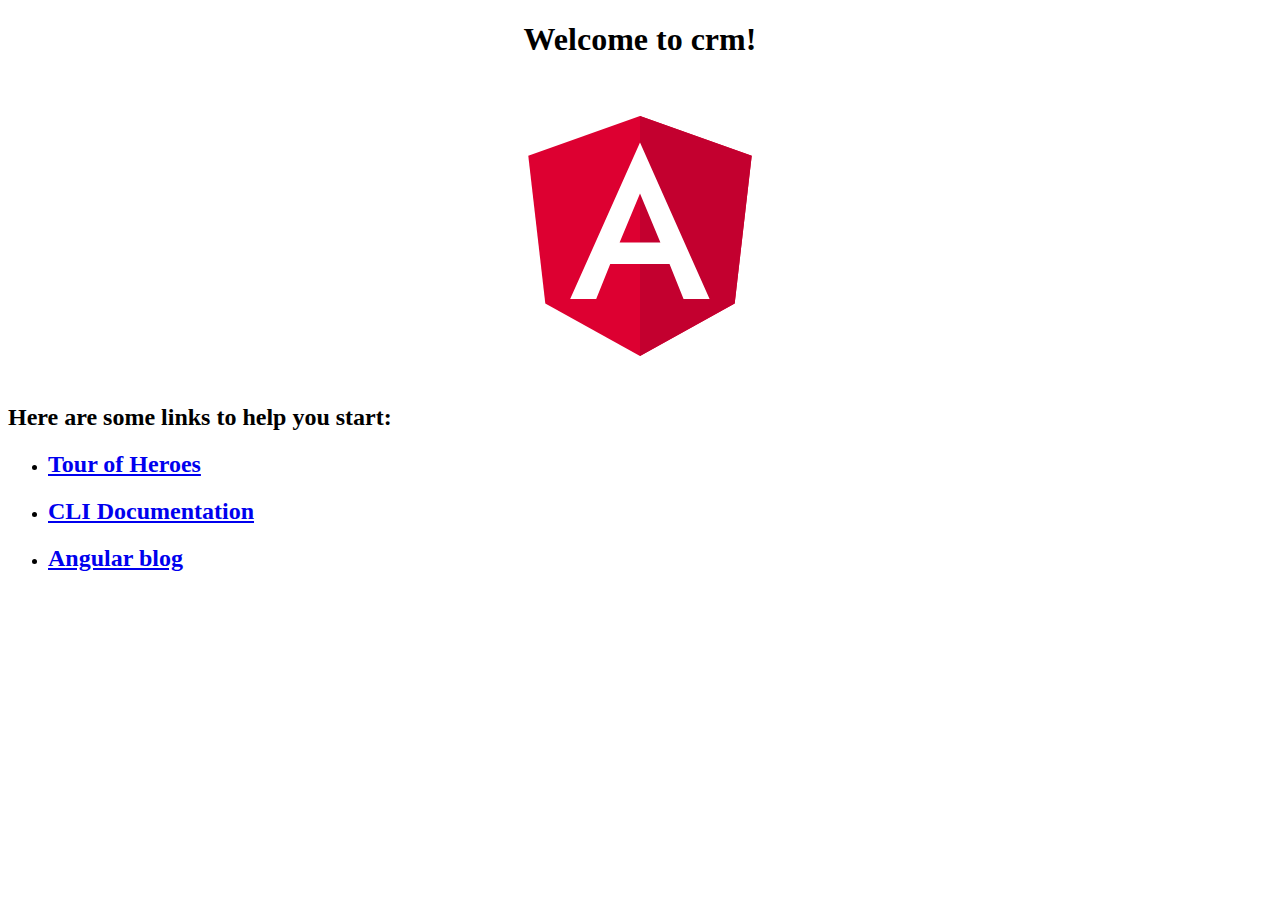
==== index.html @ 69e0678b "Alterando arquivos para teste" ====
<!doctype html>
<html lang="en">
<head>
  <meta charset="utf-8">
  <title>Crm</title>
  <base href="/CRMpwa">
  <meta name="viewport" content="width=device-width, initial-scale=1">
  <link rel="icon" type="image/x-icon" href="favicon.ico">
<link rel="stylesheet" href="styles.3ff695c00d717f2d2a11.css"></head>
<body>
  <app-root></app-root>
<script type="text/javascript" src="runtime.26209474bfa8dc87a77c.js"></script><script type="text/javascript" src="es2015-polyfills.8324bb31dd8aa5f2460c.js" nomodule></script><script type="text/javascript" src="polyfills.8bbb231b43165d65d357.js"></script><script type="text/javascript" src="main.f2352f0830e2883e8f64.js"></script></body>
</html>
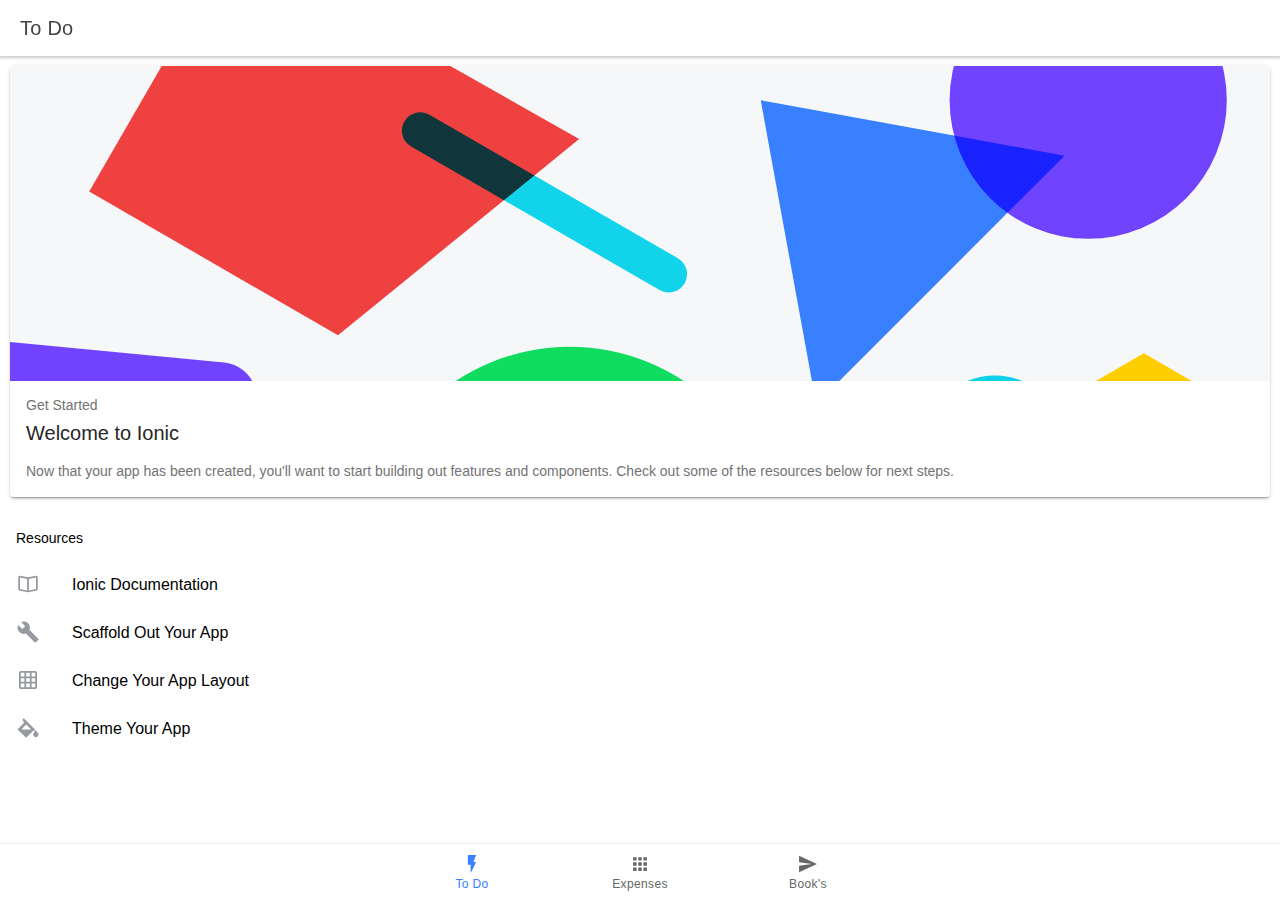
==== commit 834fd0ac: "Deploy pwa ionic test." ====
--- a/index.html
+++ b/index.html
@@ -1,13 +1,30 @@
-<!doctype html>
+<!DOCTYPE html>
 <html lang="en">
+
 <head>
-  <meta charset="utf-8">
-  <title>Crm</title>
-  <base href="/CRMpwa">
-  <meta name="viewport" content="width=device-width, initial-scale=1">
-  <link rel="icon" type="image/x-icon" href="favicon.ico">
-<link rel="stylesheet" href="styles.3ff695c00d717f2d2a11.css"></head>
+  <meta charset="utf-8"/>
+  <title>Ionic App</title>
+
+  <base href="/"/>
+
+  <meta name="viewport" content="viewport-fit=cover, width=device-width, initial-scale=1.0, minimum-scale=1.0, maximum-scale=1.0, user-scalable=no"/>
+  <meta name="format-detection" content="telephone=no"/>
+  <meta name="msapplication-tap-highlight" content="no"/>
+
+  <link rel="icon" type="image/png" href="assets/icon/favicon.png"/>
+
+  <!-- add to homescreen for ios -->
+  <meta name="apple-mobile-web-app-capable" content="yes"/>
+  <meta name="apple-mobile-web-app-status-bar-style" content="black"/>
+  <link rel="manifest" href="manifest.json">
+  <meta name="theme-color" content="#1976d2">
+  <link rel="manifest" href="manifest.json">
+  <meta name="theme-color" content="#1976d2">
+<link rel="stylesheet" href="styles.89760ac21915f99927cd.css"></head>
+
 <body>
   <app-root></app-root>
-<script type="text/javascript" src="runtime.26209474bfa8dc87a77c.js"></script><script type="text/javascript" src="es2015-polyfills.8324bb31dd8aa5f2460c.js" nomodule></script><script type="text/javascript" src="polyfills.8bbb231b43165d65d357.js"></script><script type="text/javascript" src="main.f2352f0830e2883e8f64.js"></script></body>
+  <noscript>Please enable JavaScript to continue using this application.</noscript>
+<script type="text/javascript" src="runtime.ad52ea4d8278c7c680df.js"></script><script type="text/javascript" src="es2015-polyfills.30de7a2f7a97fe51cd0a.js" nomodule></script><script type="text/javascript" src="polyfills.9ccc9e25ed7d36fbe127.js"></script><script type="text/javascript" src="main.4ee1b8cd99063667bd55.js"></script></body>
+
 </html>
--- a/styles.89760ac21915f99927cd.css
+++ b/styles.89760ac21915f99927cd.css
@@ -0,0 +1 @@
+:root{--ion-color-primary:#3880ff;--ion-color-primary-rgb:56,128,255;--ion-color-primary-contrast:#ffffff;--ion-color-primary-contrast-rgb:255,255,255;--ion-color-primary-shade:#3171e0;--ion-color-primary-tint:#4c8dff;--ion-color-secondary:#0cd1e8;--ion-color-secondary-rgb:12,209,232;--ion-color-secondary-contrast:#ffffff;--ion-color-secondary-contrast-rgb:255,255,255;--ion-color-secondary-shade:#0bb8cc;--ion-color-secondary-tint:#24d6ea;--ion-color-tertiary:#7044ff;--ion-color-tertiary-rgb:112,68,255;--ion-color-tertiary-contrast:#ffffff;--ion-color-tertiary-contrast-rgb:255,255,255;--ion-color-tertiary-shade:#633ce0;--ion-color-tertiary-tint:#7e57ff;--ion-color-success:#10dc60;--ion-color-success-rgb:16,220,96;--ion-color-success-contrast:#ffffff;--ion-color-success-contrast-rgb:255,255,255;--ion-color-success-shade:#0ec254;--ion-color-success-tint:#28e070;--ion-color-warning:#ffce00;--ion-color-warning-rgb:255,206,0;--ion-color-warning-contrast:#ffffff;--ion-color-warning-contrast-rgb:255,255,255;--ion-color-warning-shade:#e0b500;--ion-color-warning-tint:#ffd31a;--ion-color-danger:#f04141;--ion-color-danger-rgb:245,61,61;--ion-color-danger-contrast:#ffffff;--ion-color-danger-contrast-rgb:255,255,255;--ion-color-danger-shade:#d33939;--ion-color-danger-tint:#f25454;--ion-color-dark:#222428;--ion-color-dark-rgb:34,34,34;--ion-color-dark-contrast:#ffffff;--ion-color-dark-contrast-rgb:255,255,255;--ion-color-dark-shade:#1e2023;--ion-color-dark-tint:#383a3e;--ion-color-medium:#989aa2;--ion-color-medium-rgb:152,154,162;--ion-color-medium-contrast:#ffffff;--ion-color-medium-contrast-rgb:255,255,255;--ion-color-medium-shade:#86888f;--ion-color-medium-tint:#a2a4ab;--ion-color-light:#f4f5f8;--ion-color-light-rgb:244,244,244;--ion-color-light-contrast:#000000;--ion-color-light-contrast-rgb:0,0,0;--ion-color-light-shade:#d7d8da;--ion-color-light-tint:#f5f6f9}html.ios{--ion-default-font:-apple-system,BlinkMacSystemFont,"Helvetica Neue","Roboto",sans-serif}html.md{--ion-default-font:"Roboto","Helvetica Neue",sans-serif}body.backdrop-no-scroll{overflow:hidden}.ion-color-primary{--ion-color-base:var(--ion-color-primary, #3880ff)!important;--ion-color-base-rgb:var(--ion-color-primary-rgb, 56,128,255)!important;--ion-color-contrast:var(--ion-color-primary-contrast, #fff)!important;--ion-color-contrast-rgb:var(--ion-color-primary-contrast-rgb, 255,255,255)!important;--ion-color-shade:var(--ion-color-primary-shade, #3171e0)!important;--ion-color-tint:var(--ion-color-primary-tint, #4c8dff)!important}.ion-color-secondary{--ion-color-base:var(--ion-color-secondary, #0cd1e8)!important;--ion-color-base-rgb:var(--ion-color-secondary-rgb, 12,209,232)!important;--ion-color-contrast:var(--ion-color-secondary-contrast, #fff)!important;--ion-color-contrast-rgb:var(--ion-color-secondary-contrast-rgb, 255,255,255)!important;--ion-color-shade:var(--ion-color-secondary-shade, #0bb8cc)!important;--ion-color-tint:var(--ion-color-secondary-tint, #24d6ea)!important}.ion-color-tertiary{--ion-color-base:var(--ion-color-tertiary, #7044ff)!important;--ion-color-base-rgb:var(--ion-color-tertiary-rgb, 112,68,255)!important;--ion-color-contrast:var(--ion-color-tertiary-contrast, #fff)!important;--ion-color-contrast-rgb:var(--ion-color-tertiary-contrast-rgb, 255,255,255)!important;--ion-color-shade:var(--ion-color-tertiary-shade, #633ce0)!important;--ion-color-tint:var(--ion-color-tertiary-tint, #7e57ff)!important}.ion-color-success{--ion-color-base:var(--ion-color-success, #10dc60)!important;--ion-color-base-rgb:var(--ion-color-success-rgb, 16,220,96)!important;--ion-color-contrast:var(--ion-color-success-contrast, #fff)!important;--ion-color-contrast-rgb:var(--ion-color-success-contrast-rgb, 255,255,255)!important;--ion-color-shade:var(--ion-color-success-shade, #0ec254)!important;--ion-color-tint:var(--ion-color-success-tint, #28e070)!important}.ion-color-warning{--ion-color-base:var(--ion-color-warning, #ffce00)!important;--ion-color-base-rgb:var(--ion-color-warning-rgb, 255,206,0)!important;--ion-color-contrast:var(--ion-color-warning-contrast, #fff)!important;--ion-color-contrast-rgb:var(--ion-color-warning-contrast-rgb, 255,255,255)!important;--ion-color-shade:var(--ion-color-warning-shade, #e0b500)!important;--ion-color-tint:var(--ion-color-warning-tint, #ffd31a)!important}.ion-color-danger{--ion-color-base:var(--ion-color-danger, #f04141)!important;--ion-color-base-rgb:var(--ion-color-danger-rgb, 240,65,65)!important;--ion-color-contrast:var(--ion-color-danger-contrast, #fff)!important;--ion-color-contrast-rgb:var(--ion-color-danger-contrast-rgb, 255,255,255)!important;--ion-color-shade:var(--ion-color-danger-shade, #d33939)!important;--ion-color-tint:var(--ion-color-danger-tint, #f25454)!important}.ion-color-light{--ion-color-base:var(--ion-color-light, #f4f5f8)!important;--ion-color-base-rgb:var(--ion-color-light-rgb, 244,245,248)!important;--ion-color-contrast:var(--ion-color-light-contrast, #000)!important;--ion-color-contrast-rgb:var(--ion-color-light-contrast-rgb, 0,0,0)!important;--ion-color-shade:var(--ion-color-light-shade, #d7d8da)!important;--ion-color-tint:var(--ion-color-light-tint, #f5f6f9)!important}.ion-color-medium{--ion-color-base:var(--ion-color-medium, #989aa2)!important;--ion-color-base-rgb:var(--ion-color-medium-rgb, 152,154,162)!important;--ion-color-contrast:var(--ion-color-medium-contrast, #fff)!important;--ion-color-contrast-rgb:var(--ion-color-medium-contrast-rgb, 255,255,255)!important;--ion-color-shade:var(--ion-color-medium-shade, #86888f)!important;--ion-color-tint:var(--ion-color-medium-tint, #a2a4ab)!important}.ion-color-dark{--ion-color-base:var(--ion-color-dark, #222428)!important;--ion-color-base-rgb:var(--ion-color-dark-rgb, 34,36,40)!important;--ion-color-contrast:var(--ion-color-dark-contrast, #fff)!important;--ion-color-contrast-rgb:var(--ion-color-dark-contrast-rgb, 255,255,255)!important;--ion-color-shade:var(--ion-color-dark-shade, #1e2023)!important;--ion-color-tint:var(--ion-color-dark-tint, #383a3e)!important}.ion-page{left:0;right:0;top:0;bottom:0;display:flex;position:absolute;flex-direction:column;justify-content:space-between;contain:layout size style;overflow:hidden;z-index:0}.ion-page-hidden,[hidden],ion-action-sheet-controller,ion-alert-controller,ion-loading-controller,ion-menu-controller,ion-modal-controller,ion-nav-controller,ion-picker-controller,ion-popover-controller,ion-route,ion-route-redirect,ion-router,ion-select-option,ion-toast-controller{display:none!important}.ion-page-invisible{opacity:0}html.plt-ios.plt-hybrid,html.plt-ios.plt-pwa{--ion-statusbar-padding:20px}@supports (padding-top:20px){html{--ion-safe-area-top:var(--ion-statusbar-padding)}}@supports (padding-top:constant(safe-area-inset-top)){html{--ion-safe-area-top:constant(safe-area-inset-top);--ion-safe-area-bottom:constant(safe-area-inset-bottom);--ion-safe-area-left:constant(safe-area-inset-left);--ion-safe-area-right:constant(safe-area-inset-right)}}@supports (padding-top:env(safe-area-inset-top)){html{--ion-safe-area-top:env(safe-area-inset-top);--ion-safe-area-bottom:env(safe-area-inset-bottom);--ion-safe-area-left:env(safe-area-inset-left);--ion-safe-area-right:env(safe-area-inset-right)}}audio,canvas,progress,video{vertical-align:baseline}audio:not([controls]){display:none;height:0}b,strong{font-weight:700}img{max-width:100%;border:0}svg:not(:root){overflow:hidden}figure{margin:1em 40px}hr{height:1px;border-width:0;box-sizing:content-box}pre{overflow:auto}code,kbd,pre,samp{font-family:monospace,monospace;font-size:1em}input,label,select,textarea{font-family:inherit;line-height:normal}textarea{overflow:auto;height:auto;font:inherit;color:inherit}textarea::-webkit-input-placeholder{padding-left:2px}textarea::-moz-placeholder{padding-left:2px}textarea:-ms-input-placeholder{padding-left:2px}textarea::-ms-input-placeholder{padding-left:2px}textarea::placeholder{padding-left:2px}form,input,optgroup,select{margin:0;font:inherit;color:inherit}html input[type=button],input[type=reset],input[type=submit]{cursor:pointer;-webkit-appearance:button}.ion-tappable,[tappable],[tappable] div,[tappable] ion-icon,[tappable] ion-label,[tappable] span,a,a div,a ion-icon,a ion-label,a span,button,button div,button ion-icon,button ion-label,button span,input,textarea{touch-action:manipulation}a ion-label,button ion-label{pointer-events:none}button{border:0;border-radius:0;font-family:inherit;font-style:inherit;font-variant:inherit;line-height:1;text-transform:none;cursor:pointer;-webkit-appearance:button}[tappable]{cursor:pointer}a[disabled],button[disabled],html input[disabled]{cursor:default}button::-moz-focus-inner,input::-moz-focus-inner{padding:0;border:0}input[type=checkbox],input[type=radio]{padding:0;box-sizing:border-box}input[type=number]::-webkit-inner-spin-button,input[type=number]::-webkit-outer-spin-button{height:auto}input[type=search]::-webkit-search-cancel-button,input[type=search]::-webkit-search-decoration{-webkit-appearance:none}table{border-collapse:collapse;border-spacing:0}td,th{padding:0}*{box-sizing:border-box;-webkit-tap-highlight-color:transparent;-webkit-tap-highlight-color:transparent;-webkit-touch-callout:none}html{--ion-font-family:var(--ion-default-font);width:100%;height:100%;-webkit-text-size-adjust:100%;-moz-text-size-adjust:100%;-ms-text-size-adjust:100%;text-size-adjust:100%;font-family:var(--ion-font-family)}html.plt-pwa{height:100vh}body{background:var(--ion-background-color);-moz-osx-font-smoothing:grayscale;-webkit-font-smoothing:antialiased;position:fixed;width:100%;max-width:100%;height:100%;max-height:100%;text-rendering:optimizeLegibility;overflow:hidden;touch-action:manipulation;-webkit-user-drag:none;-ms-content-zooming:none;word-wrap:break-word;overscroll-behavior-y:none;-webkit-text-size-adjust:none;-moz-text-size-adjust:none;-ms-text-size-adjust:none;text-size-adjust:none;margin:0;padding:0}a{background-color:transparent;color:var(--ion-color-primary,#3880ff)}h1,h2,h3,h4,h5,h6{margin-top:16px;margin-bottom:10px;font-weight:500;line-height:1.2}h1{margin-top:20px;font-size:26px}h2{margin-top:18px;font-size:24px}h3{font-size:22px}h4{font-size:20px}h5{font-size:18px}h6{font-size:16px}small{font-size:75%}sub,sup{position:relative;font-size:75%;line-height:0;vertical-align:baseline}sup{top:-.5em}sub{bottom:-.25em}.ion-hide,.ion-hide-up{display:none!important}@media (max-width:575px){.ion-hide-down{display:none!important}}@media (max-width:767px){.ion-hide-sm-down{display:none!important}}@media (max-width:991px){.ion-hide-md-down{display:none!important}}@media (max-width:1199px){.ion-hide-lg-down{display:none!important}}.ion-hide-xl-down{display:none!important}.ion-no-padding,[no-padding]{--padding-start:0;--padding-end:0;--padding-top:0;--padding-bottom:0;padding:0}.ion-padding,[padding]{--padding-start:var(--ion-padding, 16px);--padding-end:var(--ion-padding, 16px);--padding-top:var(--ion-padding, 16px);--padding-bottom:var(--ion-padding, 16px);padding-left:var(--ion-padding,16px);padding-right:var(--ion-padding,16px);padding-top:var(--ion-padding,16px);padding-bottom:var(--ion-padding,16px)}@supports ((-webkit-margin-start:0) or (margin-inline-start:0)) or (-webkit-margin-start:0){.ion-padding,[padding]{padding-left:unset;padding-right:unset;-webkit-padding-start:var(--ion-padding,16px);padding-inline-start:var(--ion-padding,16px);-webkit-padding-end:var(--ion-padding,16px);padding-inline-end:var(--ion-padding,16px)}}.ion-padding-top,[padding-top]{--padding-top:var(--ion-padding, 16px);padding-top:var(--ion-padding,16px)}.ion-padding-start,[padding-start]{--padding-start:var(--ion-padding, 16px);padding-left:var(--ion-padding,16px)}.ion-padding-end,[padding-end]{--padding-end:var(--ion-padding, 16px);padding-right:var(--ion-padding,16px)}@supports ((-webkit-margin-start:0) or (margin-inline-start:0)) or (-webkit-margin-start:0){.ion-padding-start,[padding-start]{padding-left:unset;-webkit-padding-start:var(--ion-padding,16px);padding-inline-start:var(--ion-padding,16px)}.ion-padding-end,[padding-end]{padding-right:unset;-webkit-padding-end:var(--ion-padding,16px);padding-inline-end:var(--ion-padding,16px)}}.ion-padding-bottom,[padding-bottom]{--padding-bottom:var(--ion-padding, 16px);padding-bottom:var(--ion-padding,16px)}.ion-padding-vertical,[padding-vertical]{--padding-top:var(--ion-padding, 16px);--padding-bottom:var(--ion-padding, 16px);padding-top:var(--ion-padding,16px);padding-bottom:var(--ion-padding,16px)}.ion-padding-horizontal,[padding-horizontal]{--padding-start:var(--ion-padding, 16px);--padding-end:var(--ion-padding, 16px);padding-left:var(--ion-padding,16px);padding-right:var(--ion-padding,16px)}.ion-no-margin,[no-margin]{--margin-start:0;--margin-end:0;--margin-top:0;--margin-bottom:0;margin:0}.ion-margin,[margin]{--margin-start:var(--ion-margin, 16px);--margin-end:var(--ion-margin, 16px);--margin-top:var(--ion-margin, 16px);--margin-bottom:var(--ion-margin, 16px);margin-left:var(--ion-margin,16px);margin-right:var(--ion-margin,16px);margin-top:var(--ion-margin,16px);margin-bottom:var(--ion-margin,16px)}@supports ((-webkit-margin-start:0) or (margin-inline-start:0)) or (-webkit-margin-start:0){.ion-padding-horizontal,[padding-horizontal]{padding-left:unset;padding-right:unset;-webkit-padding-start:var(--ion-padding,16px);padding-inline-start:var(--ion-padding,16px);-webkit-padding-end:var(--ion-padding,16px);padding-inline-end:var(--ion-padding,16px)}.ion-margin,[margin]{margin-left:unset;margin-right:unset;-webkit-margin-start:var(--ion-margin,16px);margin-inline-start:var(--ion-margin,16px);-webkit-margin-end:var(--ion-margin,16px);margin-inline-end:var(--ion-margin,16px)}}.ion-margin-top,[margin-top]{--margin-top:var(--ion-margin, 16px);margin-top:var(--ion-margin,16px)}.ion-margin-start,[margin-start]{--margin-start:var(--ion-margin, 16px);margin-left:var(--ion-margin,16px)}.ion-margin-end,[margin-end]{--margin-end:var(--ion-margin, 16px);margin-right:var(--ion-margin,16px)}@supports ((-webkit-margin-start:0) or (margin-inline-start:0)) or (-webkit-margin-start:0){.ion-margin-start,[margin-start]{margin-left:unset;-webkit-margin-start:var(--ion-margin,16px);margin-inline-start:var(--ion-margin,16px)}.ion-margin-end,[margin-end]{margin-right:unset;-webkit-margin-end:var(--ion-margin,16px);margin-inline-end:var(--ion-margin,16px)}}.ion-margin-bottom,[margin-bottom]{--margin-bottom:var(--ion-margin, 16px);margin-bottom:var(--ion-margin,16px)}.ion-margin-vertical,[margin-vertical]{--margin-top:var(--ion-margin, 16px);--margin-bottom:var(--ion-margin, 16px);margin-top:var(--ion-margin,16px);margin-bottom:var(--ion-margin,16px)}.ion-margin-horizontal,[margin-horizontal]{--margin-start:var(--ion-margin, 16px);--margin-end:var(--ion-margin, 16px);margin-left:var(--ion-margin,16px);margin-right:var(--ion-margin,16px)}@supports ((-webkit-margin-start:0) or (margin-inline-start:0)) or (-webkit-margin-start:0){.ion-margin-horizontal,[margin-horizontal]{margin-left:unset;margin-right:unset;-webkit-margin-start:var(--ion-margin,16px);margin-inline-start:var(--ion-margin,16px);-webkit-margin-end:var(--ion-margin,16px);margin-inline-end:var(--ion-margin,16px)}}.ion-float-left,[float-left]{float:left!important}.ion-float-right,[float-right]{float:right!important}.ion-float-start,[float-start]{float:left!important}:host-context([dir=rtl]) .ion-float-start,:host-context([dir=rtl]) [float-start],[dir=rtl] .ion-float-start,[dir=rtl] [float-start]{float:right!important}.ion-float-end,[float-end]{float:right!important}:host-context([dir=rtl]) .ion-float-end,:host-context([dir=rtl]) [float-end],[dir=rtl] .ion-float-end,[dir=rtl] [float-end]{float:left!important}.ion-text-center,[text-center]{text-align:center!important}.ion-text-justify,[text-justify]{text-align:justify!important}.ion-text-start,[text-start]{text-align:start!important}.ion-text-end,[text-end]{text-align:end!important}.ion-text-left,[text-left]{text-align:left!important}.ion-text-right,[text-right]{text-align:right!important}.ion-text-nowrap,[text-nowrap]{white-space:nowrap!important}.ion-text-wrap,[text-wrap]{white-space:normal!important}.ion-text-uppercase,[text-uppercase]{text-transform:uppercase!important}.ion-text-lowercase,[text-lowercase]{text-transform:lowercase!important}.ion-text-capitalize,[text-capitalize]{text-transform:capitalize!important}@media (min-width:576px){.ion-hide-sm-up{display:none!important}.ion-float-sm-left,[float-sm-left]{float:left!important}.ion-float-sm-right,[float-sm-right]{float:right!important}.ion-float-sm-start,[float-sm-start]{float:left!important}:host-context([dir=rtl]) .ion-float-sm-start,:host-context([dir=rtl]) [float-sm-start],[dir=rtl] .ion-float-sm-start,[dir=rtl] [float-sm-start]{float:right!important}.ion-float-sm-end,[float-sm-end]{float:right!important}:host-context([dir=rtl]) .ion-float-sm-end,:host-context([dir=rtl]) [float-sm-end],[dir=rtl] .ion-float-sm-end,[dir=rtl] [float-sm-end]{float:left!important}.ion-text-sm-center,[text-sm-center]{text-align:center!important}.ion-text-sm-justify,[text-sm-justify]{text-align:justify!important}.ion-text-sm-start,[text-sm-start]{text-align:start!important}.ion-text-sm-end,[text-sm-end]{text-align:end!important}.ion-text-sm-left,[text-sm-left]{text-align:left!important}.ion-text-sm-right,[text-sm-right]{text-align:right!important}.ion-text-sm-nowrap,[text-sm-nowrap]{white-space:nowrap!important}.ion-text-sm-wrap,[text-sm-wrap]{white-space:normal!important}.ion-text-sm-uppercase,[text-sm-uppercase]{text-transform:uppercase!important}.ion-text-sm-lowercase,[text-sm-lowercase]{text-transform:lowercase!important}.ion-text-sm-capitalize,[text-sm-capitalize]{text-transform:capitalize!important}}@media (min-width:768px){.ion-hide-md-up{display:none!important}.ion-float-md-left,[float-md-left]{float:left!important}.ion-float-md-right,[float-md-right]{float:right!important}.ion-float-md-start,[float-md-start]{float:left!important}:host-context([dir=rtl]) .ion-float-md-start,:host-context([dir=rtl]) [float-md-start],[dir=rtl] .ion-float-md-start,[dir=rtl] [float-md-start]{float:right!important}.ion-float-md-end,[float-md-end]{float:right!important}:host-context([dir=rtl]) .ion-float-md-end,:host-context([dir=rtl]) [float-md-end],[dir=rtl] .ion-float-md-end,[dir=rtl] [float-md-end]{float:left!important}.ion-text-md-center,[text-md-center]{text-align:center!important}.ion-text-md-justify,[text-md-justify]{text-align:justify!important}.ion-text-md-start,[text-md-start]{text-align:start!important}.ion-text-md-end,[text-md-end]{text-align:end!important}.ion-text-md-left,[text-md-left]{text-align:left!important}.ion-text-md-right,[text-md-right]{text-align:right!important}.ion-text-md-nowrap,[text-md-nowrap]{white-space:nowrap!important}.ion-text-md-wrap,[text-md-wrap]{white-space:normal!important}.ion-text-md-uppercase,[text-md-uppercase]{text-transform:uppercase!important}.ion-text-md-lowercase,[text-md-lowercase]{text-transform:lowercase!important}.ion-text-md-capitalize,[text-md-capitalize]{text-transform:capitalize!important}}@media (min-width:992px){.ion-hide-lg-up{display:none!important}.ion-float-lg-left,[float-lg-left]{float:left!important}.ion-float-lg-right,[float-lg-right]{float:right!important}.ion-float-lg-start,[float-lg-start]{float:left!important}:host-context([dir=rtl]) .ion-float-lg-start,:host-context([dir=rtl]) [float-lg-start],[dir=rtl] .ion-float-lg-start,[dir=rtl] [float-lg-start]{float:right!important}.ion-float-lg-end,[float-lg-end]{float:right!important}:host-context([dir=rtl]) .ion-float-lg-end,:host-context([dir=rtl]) [float-lg-end],[dir=rtl] .ion-float-lg-end,[dir=rtl] [float-lg-end]{float:left!important}.ion-text-lg-center,[text-lg-center]{text-align:center!important}.ion-text-lg-justify,[text-lg-justify]{text-align:justify!important}.ion-text-lg-start,[text-lg-start]{text-align:start!important}.ion-text-lg-end,[text-lg-end]{text-align:end!important}.ion-text-lg-left,[text-lg-left]{text-align:left!important}.ion-text-lg-right,[text-lg-right]{text-align:right!important}.ion-text-lg-nowrap,[text-lg-nowrap]{white-space:nowrap!important}.ion-text-lg-wrap,[text-lg-wrap]{white-space:normal!important}.ion-text-lg-uppercase,[text-lg-uppercase]{text-transform:uppercase!important}.ion-text-lg-lowercase,[text-lg-lowercase]{text-transform:lowercase!important}.ion-text-lg-capitalize,[text-lg-capitalize]{text-transform:capitalize!important}}@media (min-width:1200px){.ion-hide-xl-up{display:none!important}.ion-float-xl-left,[float-xl-left]{float:left!important}.ion-float-xl-right,[float-xl-right]{float:right!important}.ion-float-xl-start,[float-xl-start]{float:left!important}:host-context([dir=rtl]) .ion-float-xl-start,:host-context([dir=rtl]) [float-xl-start],[dir=rtl] .ion-float-xl-start,[dir=rtl] [float-xl-start]{float:right!important}.ion-float-xl-end,[float-xl-end]{float:right!important}:host-context([dir=rtl]) .ion-float-xl-end,:host-context([dir=rtl]) [float-xl-end],[dir=rtl] .ion-float-xl-end,[dir=rtl] [float-xl-end]{float:left!important}.ion-text-xl-center,[text-xl-center]{text-align:center!important}.ion-text-xl-justify,[text-xl-justify]{text-align:justify!important}.ion-text-xl-start,[text-xl-start]{text-align:start!important}.ion-text-xl-end,[text-xl-end]{text-align:end!important}.ion-text-xl-left,[text-xl-left]{text-align:left!important}.ion-text-xl-right,[text-xl-right]{text-align:right!important}.ion-text-xl-nowrap,[text-xl-nowrap]{white-space:nowrap!important}.ion-text-xl-wrap,[text-xl-wrap]{white-space:normal!important}.ion-text-xl-uppercase,[text-xl-uppercase]{text-transform:uppercase!important}.ion-text-xl-lowercase,[text-xl-lowercase]{text-transform:lowercase!important}.ion-text-xl-capitalize,[text-xl-capitalize]{text-transform:capitalize!important}}.ion-align-self-start,[align-self-start]{align-self:flex-start!important}.ion-align-self-end,[align-self-end]{align-self:flex-end!important}.ion-align-self-center,[align-self-center]{align-self:center!important}.ion-align-self-stretch,[align-self-stretch]{align-self:stretch!important}.ion-align-self-baseline,[align-self-baseline]{align-self:baseline!important}.ion-align-self-auto,[align-self-auto]{align-self:auto!important}.ion-wrap,[wrap]{flex-wrap:wrap!important}.ion-nowrap,[nowrap]{flex-wrap:nowrap!important}.ion-wrap-reverse,[wrap-reverse]{flex-wrap:wrap-reverse!important}.ion-justify-content-start,[justify-content-start]{justify-content:flex-start!important}.ion-justify-content-center,[justify-content-center]{justify-content:center!important}.ion-justify-content-end,[justify-content-end]{justify-content:flex-end!important}.ion-justify-content-around,[justify-content-around]{justify-content:space-around!important}.ion-justify-content-between,[justify-content-between]{justify-content:space-between!important}.ion-justify-content-evenly,[justify-content-evenly]{justify-content:space-evenly!important}.ion-align-items-start,[align-items-start]{align-items:flex-start!important}.ion-align-items-center,[align-items-center]{align-items:center!important}.ion-align-items-end,[align-items-end]{align-items:flex-end!important}.ion-align-items-stretch,[align-items-stretch]{align-items:stretch!important}.ion-align-items-baseline,[align-items-baseline]{align-items:baseline!important}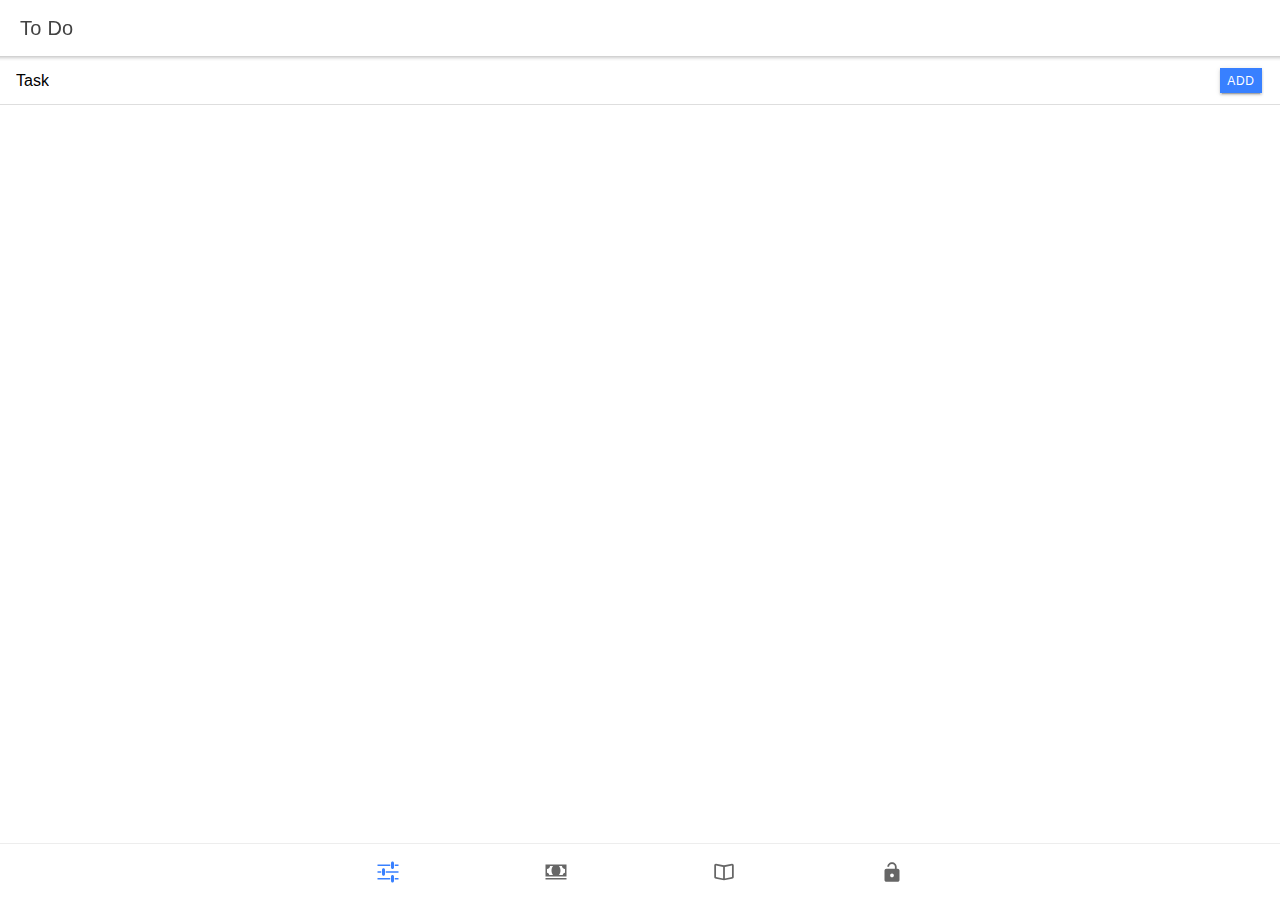
==== commit 9860bb29: "Deploy" ====
--- a/index.html
+++ b/index.html
@@ -25,6 +25,6 @@
 <body>
   <app-root></app-root>
   <noscript>Please enable JavaScript to continue using this application.</noscript>
-<script type="text/javascript" src="runtime.ad52ea4d8278c7c680df.js"></script><script type="text/javascript" src="es2015-polyfills.30de7a2f7a97fe51cd0a.js" nomodule></script><script type="text/javascript" src="polyfills.9ccc9e25ed7d36fbe127.js"></script><script type="text/javascript" src="main.4ee1b8cd99063667bd55.js"></script></body>
+<script type="text/javascript" src="runtime.0d26648de7bc83728716.js"></script><script type="text/javascript" src="es2015-polyfills.30de7a2f7a97fe51cd0a.js" nomodule></script><script type="text/javascript" src="polyfills.9ccc9e25ed7d36fbe127.js"></script><script type="text/javascript" src="main.3db76173a9b376854acc.js"></script></body>
 
 </html>
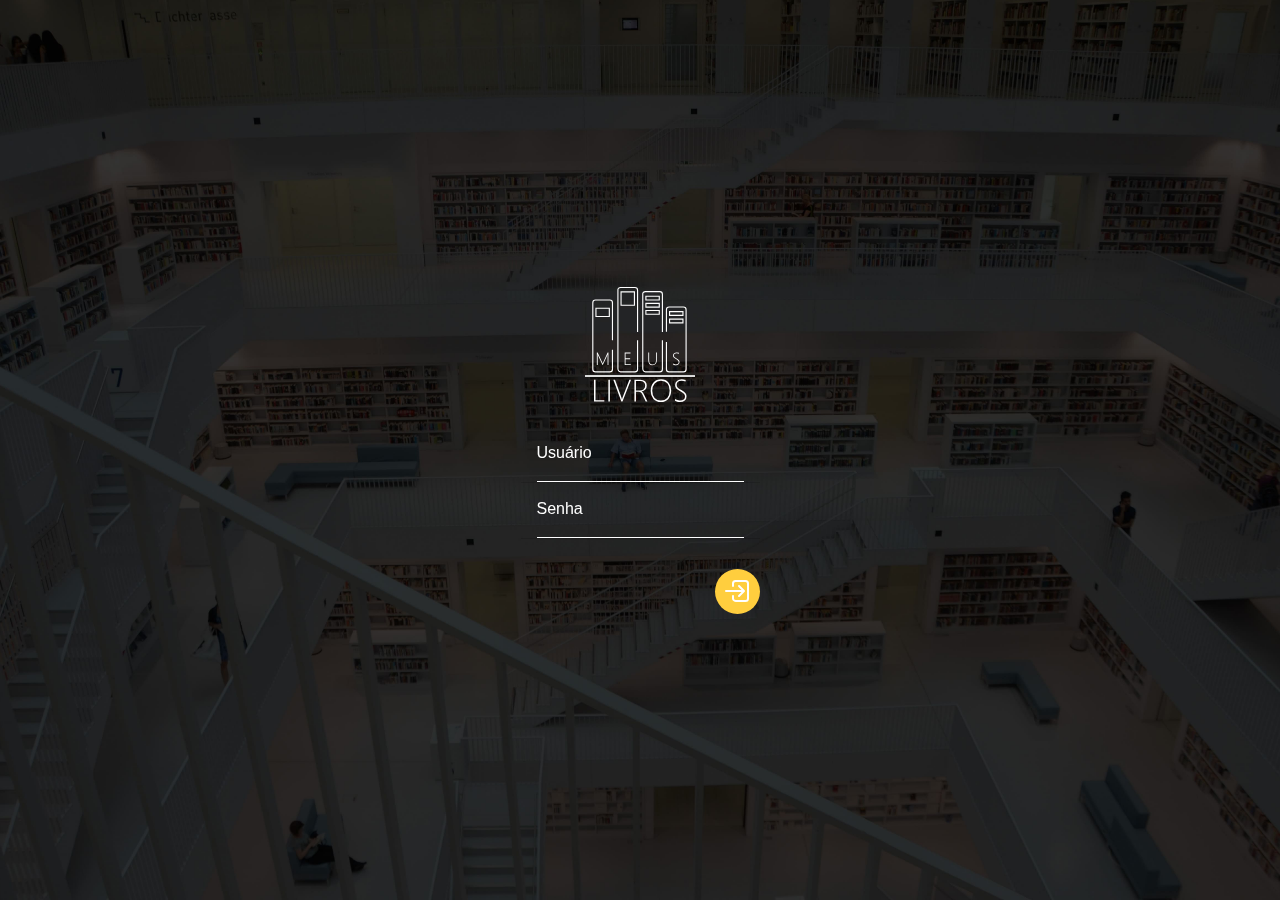
==== commit d588fb28: "Novos arquivos" ====
--- a/index.html
+++ b/index.html
@@ -16,15 +16,13 @@
   <!-- add to homescreen for ios -->
   <meta name="apple-mobile-web-app-capable" content="yes"/>
   <meta name="apple-mobile-web-app-status-bar-style" content="black"/>
-  <link rel="manifest" href="manifest.json">
+  <link rel="manifest" href="manifest.webmanifest">
   <meta name="theme-color" content="#1976d2">
-  <link rel="manifest" href="manifest.json">
-  <meta name="theme-color" content="#1976d2">
-<link rel="stylesheet" href="styles.89760ac21915f99927cd.css"></head>
+<link rel="stylesheet" href="styles.d9baa26c7de3c46d2693.css"></head>
 
 <body>
   <app-root></app-root>
   <noscript>Please enable JavaScript to continue using this application.</noscript>
-<script type="text/javascript" src="runtime.0d26648de7bc83728716.js"></script><script type="text/javascript" src="es2015-polyfills.30de7a2f7a97fe51cd0a.js" nomodule></script><script type="text/javascript" src="polyfills.9ccc9e25ed7d36fbe127.js"></script><script type="text/javascript" src="main.3db76173a9b376854acc.js"></script></body>
+<script src="runtime-es2015.69e53f569ffc308825d6.js" type="module"></script><script src="runtime-es5.69e53f569ffc308825d6.js" nomodule defer></script><script src="polyfills-es5.e4bcf44dde3e7d41a2b0.js" nomodule defer></script><script src="polyfills-es2015.0a12d9fd31bcca967008.js" type="module"></script><script src="main-es2015.9acdfa67c8139dc676ed.js" type="module"></script><script src="main-es5.9acdfa67c8139dc676ed.js" nomodule defer></script></body>
 
 </html>
--- a/styles.d9baa26c7de3c46d2693.css
+++ b/styles.d9baa26c7de3c46d2693.css
@@ -0,0 +1 @@
+:root{--ion-color-primary:#3880ff;--ion-color-primary-rgb:56,128,255;--ion-color-primary-contrast:#ffffff;--ion-color-primary-contrast-rgb:255,255,255;--ion-color-primary-shade:#3171e0;--ion-color-primary-tint:#4c8dff;--ion-color-secondary:#3dc2ff;--ion-color-secondary-rgb:61,194,255;--ion-color-secondary-contrast:#ffffff;--ion-color-secondary-contrast-rgb:255,255,255;--ion-color-secondary-shade:#36abe0;--ion-color-secondary-tint:#50c8ff;--ion-color-tertiary:#5260ff;--ion-color-tertiary-rgb:82,96,255;--ion-color-tertiary-contrast:#ffffff;--ion-color-tertiary-contrast-rgb:255,255,255;--ion-color-tertiary-shade:#4854e0;--ion-color-tertiary-tint:#6370ff;--ion-color-success:#2dd36f;--ion-color-success-rgb:45,211,111;--ion-color-success-contrast:#ffffff;--ion-color-success-contrast-rgb:255,255,255;--ion-color-success-shade:#28ba62;--ion-color-success-tint:#42d77d;--ion-color-warning:#ffc409;--ion-color-warning-rgb:255,196,9;--ion-color-warning-contrast:#000000;--ion-color-warning-contrast-rgb:0,0,0;--ion-color-warning-shade:#e0ac08;--ion-color-warning-tint:#ffca22;--ion-color-danger:#eb445a;--ion-color-danger-rgb:235,68,90;--ion-color-danger-contrast:#ffffff;--ion-color-danger-contrast-rgb:255,255,255;--ion-color-danger-shade:#cf3c4f;--ion-color-danger-tint:#ed576b;--ion-color-dark:#222428;--ion-color-dark-rgb:34,36,40;--ion-color-dark-contrast:#ffffff;--ion-color-dark-contrast-rgb:255,255,255;--ion-color-dark-shade:#1e2023;--ion-color-dark-tint:#383a3e;--ion-color-medium:#92949c;--ion-color-medium-rgb:146,148,156;--ion-color-medium-contrast:#ffffff;--ion-color-medium-contrast-rgb:255,255,255;--ion-color-medium-shade:#808289;--ion-color-medium-tint:#9d9fa6;--ion-color-light:#f4f5f8;--ion-color-light-rgb:244,245,248;--ion-color-light-contrast:#000000;--ion-color-light-contrast-rgb:0,0,0;--ion-color-light-shade:#d7d8da;--ion-color-light-tint:#f5f6f9}@media (prefers-color-scheme:dark){body{--ion-color-primary:#428cff;--ion-color-primary-rgb:66,140,255;--ion-color-primary-contrast:#ffffff;--ion-color-primary-contrast-rgb:255,255,255;--ion-color-primary-shade:#3a7be0;--ion-color-primary-tint:#5598ff;--ion-color-secondary:#50c8ff;--ion-color-secondary-rgb:80,200,255;--ion-color-secondary-contrast:#ffffff;--ion-color-secondary-contrast-rgb:255,255,255;--ion-color-secondary-shade:#46b0e0;--ion-color-secondary-tint:#62ceff;--ion-color-tertiary:#6a64ff;--ion-color-tertiary-rgb:106,100,255;--ion-color-tertiary-contrast:#ffffff;--ion-color-tertiary-contrast-rgb:255,255,255;--ion-color-tertiary-shade:#5d58e0;--ion-color-tertiary-tint:#7974ff;--ion-color-success:#2fdf75;--ion-color-success-rgb:47,223,117;--ion-color-success-contrast:#000000;--ion-color-success-contrast-rgb:0,0,0;--ion-color-success-shade:#29c467;--ion-color-success-tint:#44e283;--ion-color-warning:#ffd534;--ion-color-warning-rgb:255,213,52;--ion-color-warning-contrast:#000000;--ion-color-warning-contrast-rgb:0,0,0;--ion-color-warning-shade:#e0bb2e;--ion-color-warning-tint:#ffd948;--ion-color-danger:#ff4961;--ion-color-danger-rgb:255,73,97;--ion-color-danger-contrast:#ffffff;--ion-color-danger-contrast-rgb:255,255,255;--ion-color-danger-shade:#e04055;--ion-color-danger-tint:#ff5b71;--ion-color-dark:#f4f5f8;--ion-color-dark-rgb:244,245,248;--ion-color-dark-contrast:#000000;--ion-color-dark-contrast-rgb:0,0,0;--ion-color-dark-shade:#d7d8da;--ion-color-dark-tint:#f5f6f9;--ion-color-medium:#989aa2;--ion-color-medium-rgb:152,154,162;--ion-color-medium-contrast:#000000;--ion-color-medium-contrast-rgb:0,0,0;--ion-color-medium-shade:#86888f;--ion-color-medium-tint:#a2a4ab;--ion-color-light:#222428;--ion-color-light-rgb:34,36,40;--ion-color-light-contrast:#ffffff;--ion-color-light-contrast-rgb:255,255,255;--ion-color-light-shade:#1e2023;--ion-color-light-tint:#383a3e}.ios body{--ion-background-color:#000000;--ion-background-color-rgb:0,0,0;--ion-text-color:#ffffff;--ion-text-color-rgb:255,255,255;--ion-color-step-50:#0d0d0d;--ion-color-step-100:#1a1a1a;--ion-color-step-150:#262626;--ion-color-step-200:#333333;--ion-color-step-250:#404040;--ion-color-step-300:#4d4d4d;--ion-color-step-350:#595959;--ion-color-step-400:#666666;--ion-color-step-450:#737373;--ion-color-step-500:#808080;--ion-color-step-550:#8c8c8c;--ion-color-step-600:#999999;--ion-color-step-650:#a6a6a6;--ion-color-step-700:#b3b3b3;--ion-color-step-750:#bfbfbf;--ion-color-step-800:#cccccc;--ion-color-step-850:#d9d9d9;--ion-color-step-900:#e6e6e6;--ion-color-step-950:#f2f2f2;--ion-toolbar-background:#0d0d0d;--ion-item-background:#1c1c1c;--ion-item-background-activated:#313131}.md body{--ion-background-color:#121212;--ion-background-color-rgb:18,18,18;--ion-text-color:#ffffff;--ion-text-color-rgb:255,255,255;--ion-border-color:#222222;--ion-color-step-50:#1e1e1e;--ion-color-step-100:#2a2a2a;--ion-color-step-150:#363636;--ion-color-step-200:#414141;--ion-color-step-250:#4d4d4d;--ion-color-step-300:#595959;--ion-color-step-350:#656565;--ion-color-step-400:#717171;--ion-color-step-450:#7d7d7d;--ion-color-step-500:#898989;--ion-color-step-550:#949494;--ion-color-step-600:#a0a0a0;--ion-color-step-650:#acacac;--ion-color-step-700:#b8b8b8;--ion-color-step-750:#c4c4c4;--ion-color-step-800:#d0d0d0;--ion-color-step-850:#dbdbdb;--ion-color-step-900:#e7e7e7;--ion-color-step-950:#f3f3f3;--ion-item-background:#1A1B1E}ion-title.title-large{--color:white}}html.ios{--ion-default-font:-apple-system,BlinkMacSystemFont,"Helvetica Neue","Roboto",sans-serif}html.md{--ion-default-font:"Roboto","Helvetica Neue",sans-serif}body.backdrop-no-scroll{overflow:hidden}ion-modal.modal-card .ion-page>ion-header>ion-toolbar:first-child{padding-top:0}.ion-color-primary{--ion-color-base:var(--ion-color-primary, #3880ff)!important;--ion-color-base-rgb:var(--ion-color-primary-rgb, 56, 128, 255)!important;--ion-color-contrast:var(--ion-color-primary-contrast, #fff)!important;--ion-color-contrast-rgb:var(--ion-color-primary-contrast-rgb, 255, 255, 255)!important;--ion-color-shade:var(--ion-color-primary-shade, #3171e0)!important;--ion-color-tint:var(--ion-color-primary-tint, #4c8dff)!important}.ion-color-secondary{--ion-color-base:var(--ion-color-secondary, #3dc2ff)!important;--ion-color-base-rgb:var(--ion-color-secondary-rgb, 61, 194, 255)!important;--ion-color-contrast:var(--ion-color-secondary-contrast, #fff)!important;--ion-color-contrast-rgb:var(--ion-color-secondary-contrast-rgb, 255, 255, 255)!important;--ion-color-shade:var(--ion-color-secondary-shade, #36abe0)!important;--ion-color-tint:var(--ion-color-secondary-tint, #50c8ff)!important}.ion-color-tertiary{--ion-color-base:var(--ion-color-tertiary, #5260ff)!important;--ion-color-base-rgb:var(--ion-color-tertiary-rgb, 82, 96, 255)!important;--ion-color-contrast:var(--ion-color-tertiary-contrast, #fff)!important;--ion-color-contrast-rgb:var(--ion-color-tertiary-contrast-rgb, 255, 255, 255)!important;--ion-color-shade:var(--ion-color-tertiary-shade, #4854e0)!important;--ion-color-tint:var(--ion-color-tertiary-tint, #6370ff)!important}.ion-color-success{--ion-color-base:var(--ion-color-success, #2dd36f)!important;--ion-color-base-rgb:var(--ion-color-success-rgb, 45, 211, 111)!important;--ion-color-contrast:var(--ion-color-success-contrast, #fff)!important;--ion-color-contrast-rgb:var(--ion-color-success-contrast-rgb, 255, 255, 255)!important;--ion-color-shade:var(--ion-color-success-shade, #28ba62)!important;--ion-color-tint:var(--ion-color-success-tint, #42d77d)!important}.ion-color-warning{--ion-color-base:var(--ion-color-warning, #ffc409)!important;--ion-color-base-rgb:var(--ion-color-warning-rgb, 255, 196, 9)!important;--ion-color-contrast:var(--ion-color-warning-contrast, #000)!important;--ion-color-contrast-rgb:var(--ion-color-warning-contrast-rgb, 0, 0, 0)!important;--ion-color-shade:var(--ion-color-warning-shade, #e0ac08)!important;--ion-color-tint:var(--ion-color-warning-tint, #ffca22)!important}.ion-color-danger{--ion-color-base:var(--ion-color-danger, #eb445a)!important;--ion-color-base-rgb:var(--ion-color-danger-rgb, 235, 68, 90)!important;--ion-color-contrast:var(--ion-color-danger-contrast, #fff)!important;--ion-color-contrast-rgb:var(--ion-color-danger-contrast-rgb, 255, 255, 255)!important;--ion-color-shade:var(--ion-color-danger-shade, #cf3c4f)!important;--ion-color-tint:var(--ion-color-danger-tint, #ed576b)!important}.ion-color-light{--ion-color-base:var(--ion-color-light, #f4f5f8)!important;--ion-color-base-rgb:var(--ion-color-light-rgb, 244, 245, 248)!important;--ion-color-contrast:var(--ion-color-light-contrast, #000)!important;--ion-color-contrast-rgb:var(--ion-color-light-contrast-rgb, 0, 0, 0)!important;--ion-color-shade:var(--ion-color-light-shade, #d7d8da)!important;--ion-color-tint:var(--ion-color-light-tint, #f5f6f9)!important}.ion-color-medium{--ion-color-base:var(--ion-color-medium, #92949c)!important;--ion-color-base-rgb:var(--ion-color-medium-rgb, 146, 148, 156)!important;--ion-color-contrast:var(--ion-color-medium-contrast, #fff)!important;--ion-color-contrast-rgb:var(--ion-color-medium-contrast-rgb, 255, 255, 255)!important;--ion-color-shade:var(--ion-color-medium-shade, #808289)!important;--ion-color-tint:var(--ion-color-medium-tint, #9d9fa6)!important}.ion-color-dark{--ion-color-base:var(--ion-color-dark, #222428)!important;--ion-color-base-rgb:var(--ion-color-dark-rgb, 34, 36, 40)!important;--ion-color-contrast:var(--ion-color-dark-contrast, #fff)!important;--ion-color-contrast-rgb:var(--ion-color-dark-contrast-rgb, 255, 255, 255)!important;--ion-color-shade:var(--ion-color-dark-shade, #1e2023)!important;--ion-color-tint:var(--ion-color-dark-tint, #383a3e)!important}.ion-page{left:0;right:0;top:0;bottom:0;display:-webkit-box;display:flex;position:absolute;-webkit-box-orient:vertical;-webkit-box-direction:normal;flex-direction:column;-webkit-box-pack:justify;justify-content:space-between;contain:layout size style;overflow:hidden;z-index:0}.split-pane-visible>.ion-page.split-pane-main{position:relative}.ion-page-hidden,[hidden],ion-action-sheet-controller,ion-alert-controller,ion-loading-controller,ion-menu-controller,ion-modal-controller,ion-nav-controller,ion-picker-controller,ion-popover-controller,ion-route,ion-route-redirect,ion-router,ion-select-option,ion-toast-controller{display:none!important}.ion-page-invisible{opacity:0}.can-go-back>ion-header ion-back-button{display:block}html.plt-ios.plt-hybrid,html.plt-ios.plt-pwa{--ion-statusbar-padding:20px}@supports (padding-top:20px){html{--ion-safe-area-top:var(--ion-statusbar-padding)}}@supports (padding-top:constant(safe-area-inset-top)){html{--ion-safe-area-top:constant(safe-area-inset-top);--ion-safe-area-bottom:constant(safe-area-inset-bottom);--ion-safe-area-left:constant(safe-area-inset-left);--ion-safe-area-right:constant(safe-area-inset-right)}}@supports (padding-top:env(safe-area-inset-top)){html{--ion-safe-area-top:env(safe-area-inset-top);--ion-safe-area-bottom:env(safe-area-inset-bottom);--ion-safe-area-left:env(safe-area-inset-left);--ion-safe-area-right:env(safe-area-inset-right)}}ion-card-header.ion-color .ion-inherit-color,ion-card.ion-color .ion-inherit-color{color:inherit}.menu-content{-webkit-transform:translate3d(0,0,0);transform:translate3d(0,0,0)}.menu-content-open{cursor:pointer;touch-action:manipulation;pointer-events:none}.ios .menu-content-reveal{box-shadow:-8px 0 42px rgba(0,0,0,.08)}[dir=rtl].ios .menu-content-reveal{box-shadow:8px 0 42px rgba(0,0,0,.08)}.md .menu-content-push,.md .menu-content-reveal{box-shadow:4px 0 16px rgba(0,0,0,.18)}audio,canvas,progress,video{vertical-align:baseline}audio:not([controls]){display:none;height:0}b,strong{font-weight:700}img{max-width:100%;border:0}svg:not(:root){overflow:hidden}figure{margin:1em 40px}hr{height:1px;border-width:0;box-sizing:content-box}pre{overflow:auto}code,kbd,pre,samp{font-family:monospace,monospace;font-size:1em}input,label,select,textarea{font-family:inherit;line-height:normal}textarea{overflow:auto;height:auto;font:inherit;color:inherit}textarea::-webkit-input-placeholder{padding-left:2px}textarea::-moz-placeholder{padding-left:2px}textarea::-ms-input-placeholder{padding-left:2px}textarea::placeholder{padding-left:2px}form,input,optgroup,select{margin:0;font:inherit;color:inherit}html input[type=button],input[type=reset],input[type=submit]{cursor:pointer;-webkit-appearance:button}.ion-tappable,[tappable],[tappable] div,[tappable] ion-icon,[tappable] ion-label,[tappable] span,a,a div,a ion-icon,a ion-label,a span,button,button div,button ion-icon,button ion-label,button span,input,textarea{touch-action:manipulation}a ion-label,button ion-label{pointer-events:none}button{border:0;border-radius:0;font-family:inherit;font-style:inherit;font-variant:inherit;line-height:1;text-transform:none;cursor:pointer;-webkit-appearance:button}[tappable]{cursor:pointer}a[disabled],button[disabled],html input[disabled]{cursor:default}button::-moz-focus-inner,input::-moz-focus-inner{padding:0;border:0}input[type=checkbox],input[type=radio]{padding:0;box-sizing:border-box}input[type=number]::-webkit-inner-spin-button,input[type=number]::-webkit-outer-spin-button{height:auto}input[type=search]::-webkit-search-cancel-button,input[type=search]::-webkit-search-decoration{-webkit-appearance:none}table{border-collapse:collapse;border-spacing:0}td,th{padding:0}*{box-sizing:border-box;-webkit-tap-highlight-color:transparent;-webkit-tap-highlight-color:transparent;-webkit-touch-callout:none}html{--ion-font-family:var(--ion-default-font);width:100%;height:100%;-webkit-text-size-adjust:100%;-moz-text-size-adjust:100%;-ms-text-size-adjust:100%;text-size-adjust:100%;font-family:var(--ion-font-family)}html:not(.hydrated) body{display:none}html.plt-pwa{height:100vh}body{background:var(--ion-background-color);-moz-osx-font-smoothing:grayscale;-webkit-font-smoothing:antialiased;position:fixed;width:100%;max-width:100%;height:100%;max-height:100%;text-rendering:optimizeLegibility;overflow:hidden;touch-action:manipulation;-webkit-user-drag:none;-ms-content-zooming:none;word-wrap:break-word;overscroll-behavior-y:none;-webkit-text-size-adjust:none;-moz-text-size-adjust:none;-ms-text-size-adjust:none;text-size-adjust:none;margin:0;padding:0}a{background-color:transparent;color:var(--ion-color-primary,#3880ff)}h1,h2,h3,h4,h5,h6{margin-top:16px;margin-bottom:10px;font-weight:500;line-height:1.2}h1{margin-top:20px;font-size:26px}h2{margin-top:18px;font-size:24px}h3{font-size:22px}h4{font-size:20px}h5{font-size:18px}h6{font-size:16px}small{font-size:75%}sub,sup{position:relative;font-size:75%;line-height:0;vertical-align:baseline}sup{top:-.5em}sub{bottom:-.25em}.ion-hide,.ion-hide-down,.ion-hide-up{display:none!important}@media (max-width:576px){.ion-hide-sm-down{display:none!important}}@media (max-width:768px){.ion-hide-md-down{display:none!important}}@media (max-width:992px){.ion-hide-lg-down{display:none!important}}@media (max-width:1200px){.ion-hide-xl-down{display:none!important}}.ion-no-padding{--padding-start:0;--padding-end:0;--padding-top:0;--padding-bottom:0;padding:0}.ion-padding{--padding-start:var(--ion-padding, 16px);--padding-end:var(--ion-padding, 16px);--padding-top:var(--ion-padding, 16px);--padding-bottom:var(--ion-padding, 16px);padding-left:var(--ion-padding,16px);padding-right:var(--ion-padding,16px);padding-top:var(--ion-padding,16px);padding-bottom:var(--ion-padding,16px)}@supports ((-webkit-margin-start:0) or (margin-inline-start:0)) or (-webkit-margin-start:0){.ion-padding{padding-left:unset;padding-right:unset;-webkit-padding-start:var(--ion-padding,16px);padding-inline-start:var(--ion-padding,16px);-webkit-padding-end:var(--ion-padding,16px);padding-inline-end:var(--ion-padding,16px)}}.ion-padding-top{--padding-top:var(--ion-padding, 16px);padding-top:var(--ion-padding,16px)}.ion-padding-start{--padding-start:var(--ion-padding, 16px);padding-left:var(--ion-padding,16px)}.ion-padding-end{--padding-end:var(--ion-padding, 16px);padding-right:var(--ion-padding,16px)}@supports ((-webkit-margin-start:0) or (margin-inline-start:0)) or (-webkit-margin-start:0){.ion-padding-start{padding-left:unset;-webkit-padding-start:var(--ion-padding,16px);padding-inline-start:var(--ion-padding,16px)}.ion-padding-end{padding-right:unset;-webkit-padding-end:var(--ion-padding,16px);padding-inline-end:var(--ion-padding,16px)}}.ion-padding-bottom{--padding-bottom:var(--ion-padding, 16px);padding-bottom:var(--ion-padding,16px)}.ion-padding-vertical{--padding-top:var(--ion-padding, 16px);--padding-bottom:var(--ion-padding, 16px);padding-top:var(--ion-padding,16px);padding-bottom:var(--ion-padding,16px)}.ion-padding-horizontal{--padding-start:var(--ion-padding, 16px);--padding-end:var(--ion-padding, 16px);padding-left:var(--ion-padding,16px);padding-right:var(--ion-padding,16px)}.ion-no-margin{--margin-start:0;--margin-end:0;--margin-top:0;--margin-bottom:0;margin:0}.ion-margin{--margin-start:var(--ion-margin, 16px);--margin-end:var(--ion-margin, 16px);--margin-top:var(--ion-margin, 16px);--margin-bottom:var(--ion-margin, 16px);margin-left:var(--ion-margin,16px);margin-right:var(--ion-margin,16px);margin-top:var(--ion-margin,16px);margin-bottom:var(--ion-margin,16px)}@supports ((-webkit-margin-start:0) or (margin-inline-start:0)) or (-webkit-margin-start:0){.ion-padding-horizontal{padding-left:unset;padding-right:unset;-webkit-padding-start:var(--ion-padding,16px);padding-inline-start:var(--ion-padding,16px);-webkit-padding-end:var(--ion-padding,16px);padding-inline-end:var(--ion-padding,16px)}.ion-margin{margin-left:unset;margin-right:unset;-webkit-margin-start:var(--ion-margin,16px);margin-inline-start:var(--ion-margin,16px);-webkit-margin-end:var(--ion-margin,16px);margin-inline-end:var(--ion-margin,16px)}}.ion-margin-top{--margin-top:var(--ion-margin, 16px);margin-top:var(--ion-margin,16px)}.ion-margin-start{--margin-start:var(--ion-margin, 16px);margin-left:var(--ion-margin,16px)}.ion-margin-end{--margin-end:var(--ion-margin, 16px);margin-right:var(--ion-margin,16px)}@supports ((-webkit-margin-start:0) or (margin-inline-start:0)) or (-webkit-margin-start:0){.ion-margin-start{margin-left:unset;-webkit-margin-start:var(--ion-margin,16px);margin-inline-start:var(--ion-margin,16px)}.ion-margin-end{margin-right:unset;-webkit-margin-end:var(--ion-margin,16px);margin-inline-end:var(--ion-margin,16px)}}.ion-margin-bottom{--margin-bottom:var(--ion-margin, 16px);margin-bottom:var(--ion-margin,16px)}.ion-margin-vertical{--margin-top:var(--ion-margin, 16px);--margin-bottom:var(--ion-margin, 16px);margin-top:var(--ion-margin,16px);margin-bottom:var(--ion-margin,16px)}.ion-margin-horizontal{--margin-start:var(--ion-margin, 16px);--margin-end:var(--ion-margin, 16px);margin-left:var(--ion-margin,16px);margin-right:var(--ion-margin,16px)}@supports ((-webkit-margin-start:0) or (margin-inline-start:0)) or (-webkit-margin-start:0){.ion-margin-horizontal{margin-left:unset;margin-right:unset;-webkit-margin-start:var(--ion-margin,16px);margin-inline-start:var(--ion-margin,16px);-webkit-margin-end:var(--ion-margin,16px);margin-inline-end:var(--ion-margin,16px)}}.ion-float-left{float:left!important}.ion-float-right{float:right!important}.ion-float-start{float:left!important}:host-context([dir=rtl]) .ion-float-start,[dir=rtl] .ion-float-start{float:right!important}.ion-float-end{float:right!important}:host-context([dir=rtl]) .ion-float-end,[dir=rtl] .ion-float-end{float:left!important}.ion-text-center{text-align:center!important}.ion-text-justify{text-align:justify!important}.ion-text-start{text-align:start!important}.ion-text-end{text-align:end!important}.ion-text-left{text-align:left!important}.ion-text-right{text-align:right!important}.ion-text-nowrap{white-space:nowrap!important}.ion-text-wrap{white-space:normal!important}.ion-text-uppercase{text-transform:uppercase!important}.ion-text-lowercase{text-transform:lowercase!important}.ion-text-capitalize{text-transform:capitalize!important}@media (min-width:576px){.ion-hide-sm-up{display:none!important}.ion-float-sm-left{float:left!important}.ion-float-sm-right{float:right!important}.ion-float-sm-start{float:left!important}:host-context([dir=rtl]) .ion-float-sm-start,[dir=rtl] .ion-float-sm-start{float:right!important}.ion-float-sm-end{float:right!important}:host-context([dir=rtl]) .ion-float-sm-end,[dir=rtl] .ion-float-sm-end{float:left!important}.ion-text-sm-center{text-align:center!important}.ion-text-sm-justify{text-align:justify!important}.ion-text-sm-start{text-align:start!important}.ion-text-sm-end{text-align:end!important}.ion-text-sm-left{text-align:left!important}.ion-text-sm-right{text-align:right!important}.ion-text-sm-nowrap{white-space:nowrap!important}.ion-text-sm-wrap{white-space:normal!important}.ion-text-sm-uppercase{text-transform:uppercase!important}.ion-text-sm-lowercase{text-transform:lowercase!important}.ion-text-sm-capitalize{text-transform:capitalize!important}}@media (min-width:768px){.ion-hide-md-up{display:none!important}.ion-float-md-left{float:left!important}.ion-float-md-right{float:right!important}.ion-float-md-start{float:left!important}:host-context([dir=rtl]) .ion-float-md-start,[dir=rtl] .ion-float-md-start{float:right!important}.ion-float-md-end{float:right!important}:host-context([dir=rtl]) .ion-float-md-end,[dir=rtl] .ion-float-md-end{float:left!important}.ion-text-md-center{text-align:center!important}.ion-text-md-justify{text-align:justify!important}.ion-text-md-start{text-align:start!important}.ion-text-md-end{text-align:end!important}.ion-text-md-left{text-align:left!important}.ion-text-md-right{text-align:right!important}.ion-text-md-nowrap{white-space:nowrap!important}.ion-text-md-wrap{white-space:normal!important}.ion-text-md-uppercase{text-transform:uppercase!important}.ion-text-md-lowercase{text-transform:lowercase!important}.ion-text-md-capitalize{text-transform:capitalize!important}}@media (min-width:992px){.ion-hide-lg-up{display:none!important}.ion-float-lg-left{float:left!important}.ion-float-lg-right{float:right!important}.ion-float-lg-start{float:left!important}:host-context([dir=rtl]) .ion-float-lg-start,[dir=rtl] .ion-float-lg-start{float:right!important}.ion-float-lg-end{float:right!important}:host-context([dir=rtl]) .ion-float-lg-end,[dir=rtl] .ion-float-lg-end{float:left!important}.ion-text-lg-center{text-align:center!important}.ion-text-lg-justify{text-align:justify!important}.ion-text-lg-start{text-align:start!important}.ion-text-lg-end{text-align:end!important}.ion-text-lg-left{text-align:left!important}.ion-text-lg-right{text-align:right!important}.ion-text-lg-nowrap{white-space:nowrap!important}.ion-text-lg-wrap{white-space:normal!important}.ion-text-lg-uppercase{text-transform:uppercase!important}.ion-text-lg-lowercase{text-transform:lowercase!important}.ion-text-lg-capitalize{text-transform:capitalize!important}}@media (min-width:1200px){.ion-hide-xl-up{display:none!important}.ion-float-xl-left{float:left!important}.ion-float-xl-right{float:right!important}.ion-float-xl-start{float:left!important}:host-context([dir=rtl]) .ion-float-xl-start,[dir=rtl] .ion-float-xl-start{float:right!important}.ion-float-xl-end{float:right!important}:host-context([dir=rtl]) .ion-float-xl-end,[dir=rtl] .ion-float-xl-end{float:left!important}.ion-text-xl-center{text-align:center!important}.ion-text-xl-justify{text-align:justify!important}.ion-text-xl-start{text-align:start!important}.ion-text-xl-end{text-align:end!important}.ion-text-xl-left{text-align:left!important}.ion-text-xl-right{text-align:right!important}.ion-text-xl-nowrap{white-space:nowrap!important}.ion-text-xl-wrap{white-space:normal!important}.ion-text-xl-uppercase{text-transform:uppercase!important}.ion-text-xl-lowercase{text-transform:lowercase!important}.ion-text-xl-capitalize{text-transform:capitalize!important}}.ion-align-self-start{align-self:flex-start!important}.ion-align-self-end{align-self:flex-end!important}.ion-align-self-center{align-self:center!important}.ion-align-self-stretch{align-self:stretch!important}.ion-align-self-baseline{align-self:baseline!important}.ion-align-self-auto{align-self:auto!important}.ion-wrap{flex-wrap:wrap!important}.ion-nowrap{flex-wrap:nowrap!important}.ion-wrap-reverse{flex-wrap:wrap-reverse!important}.ion-justify-content-start{-webkit-box-pack:start!important;justify-content:flex-start!important}.ion-justify-content-center{-webkit-box-pack:center!important;justify-content:center!important}.ion-justify-content-end{-webkit-box-pack:end!important;justify-content:flex-end!important}.ion-justify-content-around{justify-content:space-around!important}.ion-justify-content-between{-webkit-box-pack:justify!important;justify-content:space-between!important}.ion-justify-content-evenly{-webkit-box-pack:space-evenly!important;justify-content:space-evenly!important}.ion-align-items-start{-webkit-box-align:start!important;align-items:flex-start!important}.ion-align-items-center{-webkit-box-align:center!important;align-items:center!important}.ion-align-items-end{-webkit-box-align:end!important;align-items:flex-end!important}.ion-align-items-stretch{-webkit-box-align:stretch!important;align-items:stretch!important}.ion-align-items-baseline{-webkit-box-align:baseline!important;align-items:baseline!important}.corpo{--background:url('bg_site.ee151315b6fa28dfb712.jpg') no-repeat center center/cover;--color:#ffffff;--font-family:"Roboto",sans-serif;font-weight:200;padding:0 30px}h1,h2,h3,h4,h5{--font-family:"Roboto",sans-serif;font-weight:200}.topo{padding:10px 30px}.topo .logo{width:70px;height:auto}.topo .dados-user{display:-webkit-box;display:flex;-webkit-box-pack:end;justify-content:flex-end;-webkit-box-align:center;align-items:center}.topo .dados-user .img-user{margin-left:20px;border:1px solid #fff;border-radius:50%;width:40px;height:40px}.content{margin:30px 37px;border-left:40px solid #ffce3e;min-height:70%}.content .card-info{position:relative;left:-38px;font-weight:100;--font-family:"Roboto",sans-serif}.content .card-info ion-card{width:200px}.content .card-info ion-card-subtitle{font-weight:300;text-transform:uppercase;--font-family:"Roboto",sans-serif}.content .card-info ion-card-title{font-size:30pt;font-weight:300;--font-family:"Roboto",sans-serif}.content .time-line .titulo{font-size:6rem;text-transform:capitalize}.content .time-line .titulo strong{letter-spacing:9px}.content .time-line .container{width:450px;height:376px;padding-top:7%}.content .time-line details{border:1px solid;cursor:pointer;-webkit-transition:.3s;transition:background .3s;min-height:48px;max-height:60px;-webkit-transform-origin:top center;transform-origin:top center;-webkit-transform:rotate(.1deg);transform:rotate(.1deg);transition:all .3s}.content .time-line details ::-webkit-details-marker{display:none}.content .time-line details+details{margin-top:10px}.content .time-line details div{color:#fefefe;line-height:1.7;margin:10px 0 0;padding:0 20px 15px}.content .time-line details[open]{-webkit-transition:.6s;transition:all .6s;min-height:100px;max-height:-webkit-fit-content;max-height:-moz-fit-content;max-height:fit-content}.content .time-line summary{outline:0;font-size:50px;padding:0 10px}.content .time-line summary img{width:38px;margin-right:25px}.content .time-line summary .close{display:none}.content .time-line summary .open,[open] .content .time-line summary .close{display:inline}[open] .content .time-line summary .open{display:none}[open] .content .time-line summary{display:inline}@media screen and (max-width:992px){.topo .dados-user h1{font-size:1.2rem}.topo .dados-user .img-user{height:35px;margin-left:10px}.content .time-line .titulo{font-size:5rem}.content .time-line .container{width:250px}}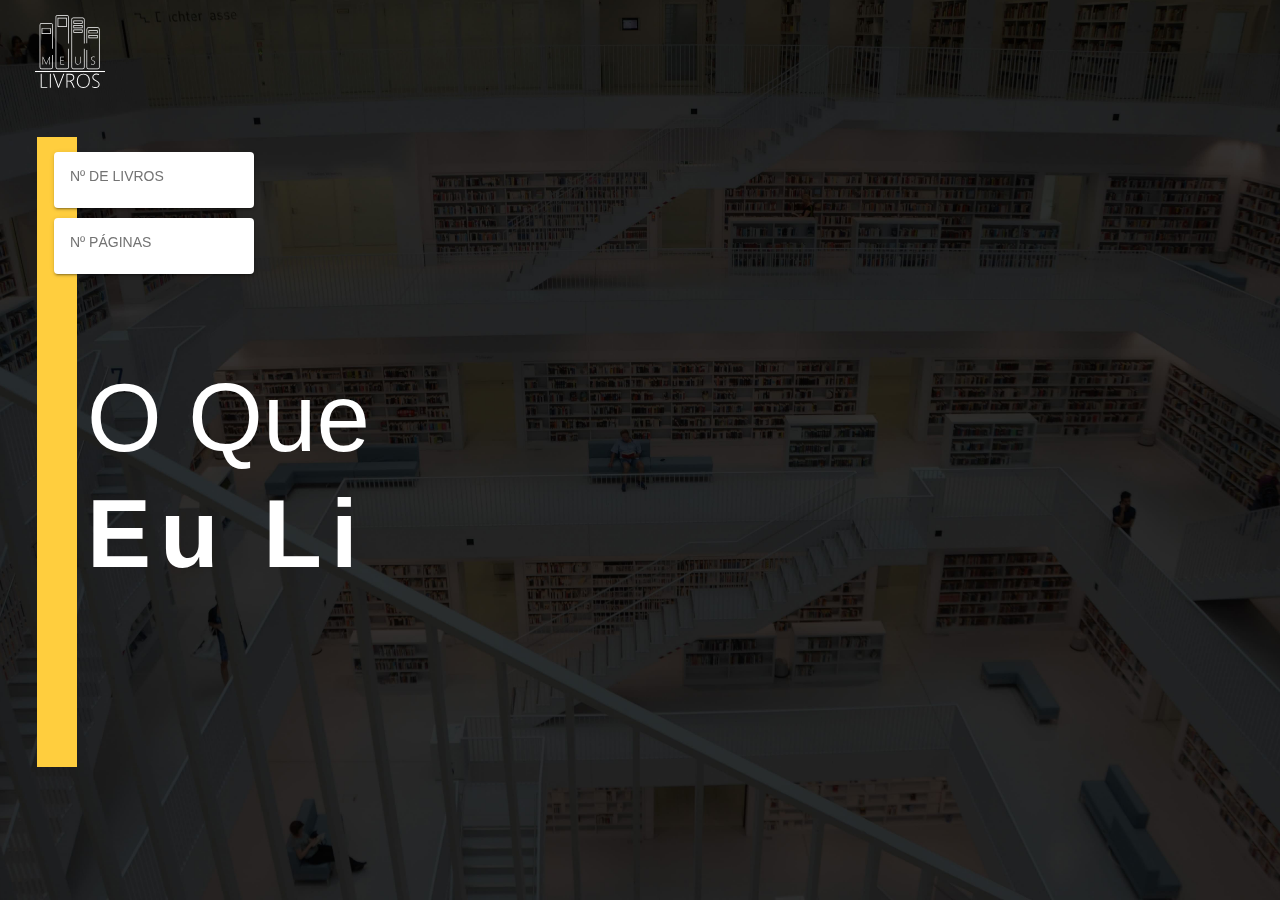
==== commit 46df3da6: "Deploy." ====
--- a/index.html
+++ b/index.html
@@ -3,7 +3,7 @@
 
 <head>
   <meta charset="utf-8"/>
-  <title>Ionic App</title>
+  <title>O Que Eu Li</title>
 
   <base href="/"/>
 
@@ -14,6 +14,12 @@
   <link rel="icon" type="image/png" href="assets/icon/favicon.png"/>
 
   <!-- add to homescreen for ios -->
+  <link rel="apple-touch-icon" href="./assets/icons/touch-icon-iphone.png">
+  <link rel="apple-touch-icon" sizes="152x152" href="./assets/icons/touch-icon-ipad.png">
+  <link rel="apple-touch-icon" sizes="180x180" href="./assets/icons/touch-icon-iphone-retina.png">
+  <link rel="apple-touch-icon" sizes="167x167" href="./assets/icons/touch-icon-ipad-retina.png">
+
+
   <meta name="apple-mobile-web-app-capable" content="yes"/>
   <meta name="apple-mobile-web-app-status-bar-style" content="black"/>
   <link rel="manifest" href="manifest.webmanifest">
@@ -23,6 +29,6 @@
 <body>
   <app-root></app-root>
   <noscript>Please enable JavaScript to continue using this application.</noscript>
-<script src="runtime-es2015.69e53f569ffc308825d6.js" type="module"></script><script src="runtime-es5.69e53f569ffc308825d6.js" nomodule defer></script><script src="polyfills-es5.e4bcf44dde3e7d41a2b0.js" nomodule defer></script><script src="polyfills-es2015.0a12d9fd31bcca967008.js" type="module"></script><script src="main-es2015.9acdfa67c8139dc676ed.js" type="module"></script><script src="main-es5.9acdfa67c8139dc676ed.js" nomodule defer></script></body>
+<script src="runtime-es2015.4a7a973e752580fc7f5e.js" type="module"></script><script src="runtime-es5.4a7a973e752580fc7f5e.js" nomodule defer></script><script src="polyfills-es5.432ec81cfb7f8f6d1dd5.js" nomodule defer></script><script src="polyfills-es2015.67c4ee56c2eded70c963.js" type="module"></script><script src="main-es2015.4420435f8804f7f952bb.js" type="module"></script><script src="main-es5.4420435f8804f7f952bb.js" nomodule defer></script></body>
 
 </html>
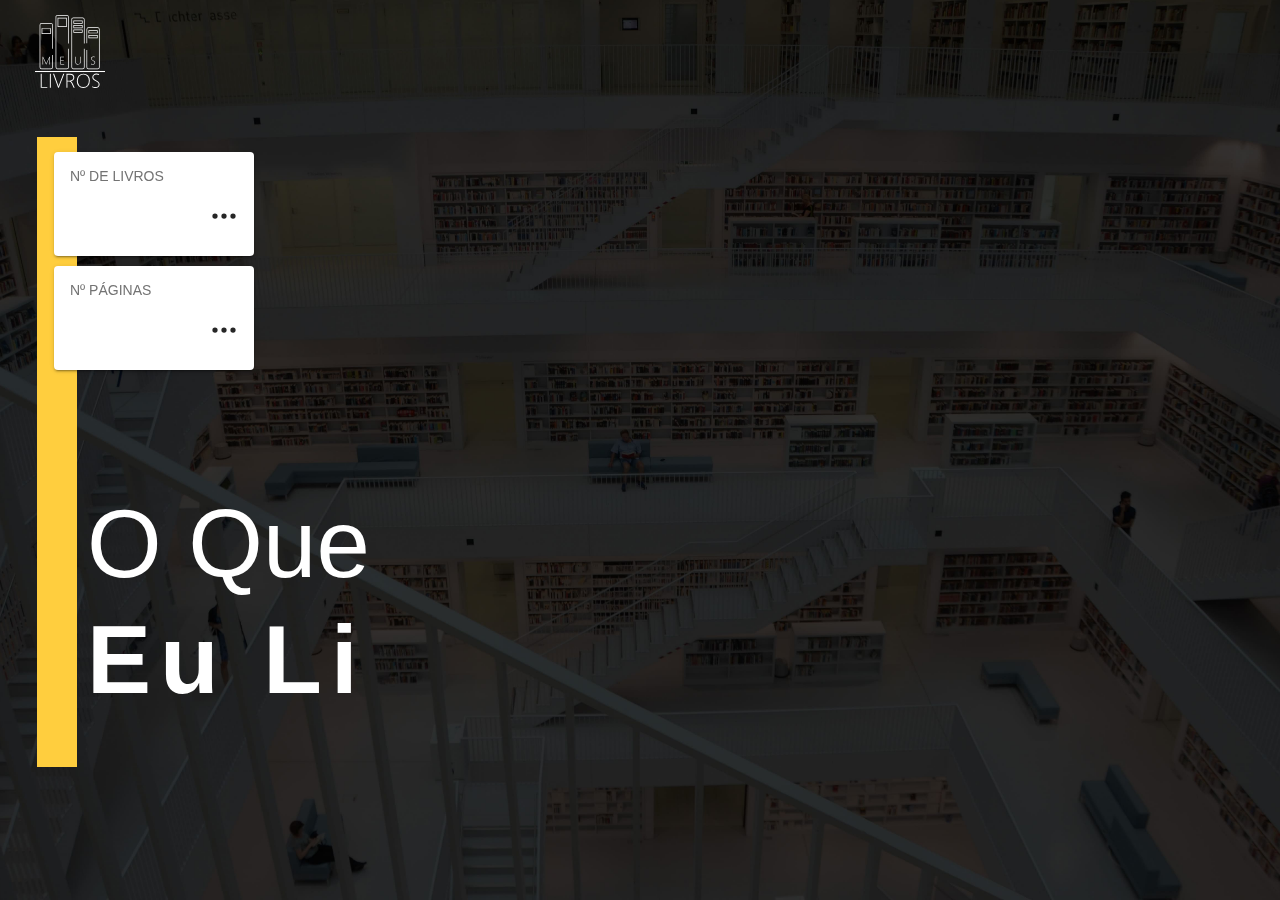
==== commit 7fefd2c0: "Deploy" ====
--- a/index.html
+++ b/index.html
@@ -29,6 +29,6 @@
 <body>
   <app-root></app-root>
   <noscript>Please enable JavaScript to continue using this application.</noscript>
-<script src="runtime-es2015.4a7a973e752580fc7f5e.js" type="module"></script><script src="runtime-es5.4a7a973e752580fc7f5e.js" nomodule defer></script><script src="polyfills-es5.432ec81cfb7f8f6d1dd5.js" nomodule defer></script><script src="polyfills-es2015.67c4ee56c2eded70c963.js" type="module"></script><script src="main-es2015.4420435f8804f7f952bb.js" type="module"></script><script src="main-es5.4420435f8804f7f952bb.js" nomodule defer></script></body>
+<script src="runtime-es2015.bc0186259742404b5458.js" type="module"></script><script src="runtime-es5.bc0186259742404b5458.js" nomodule defer></script><script src="polyfills-es5.432ec81cfb7f8f6d1dd5.js" nomodule defer></script><script src="polyfills-es2015.67c4ee56c2eded70c963.js" type="module"></script><script src="main-es2015.67b2cca64fac56e7b38d.js" type="module"></script><script src="main-es5.67b2cca64fac56e7b38d.js" nomodule defer></script></body>
 
 </html>
